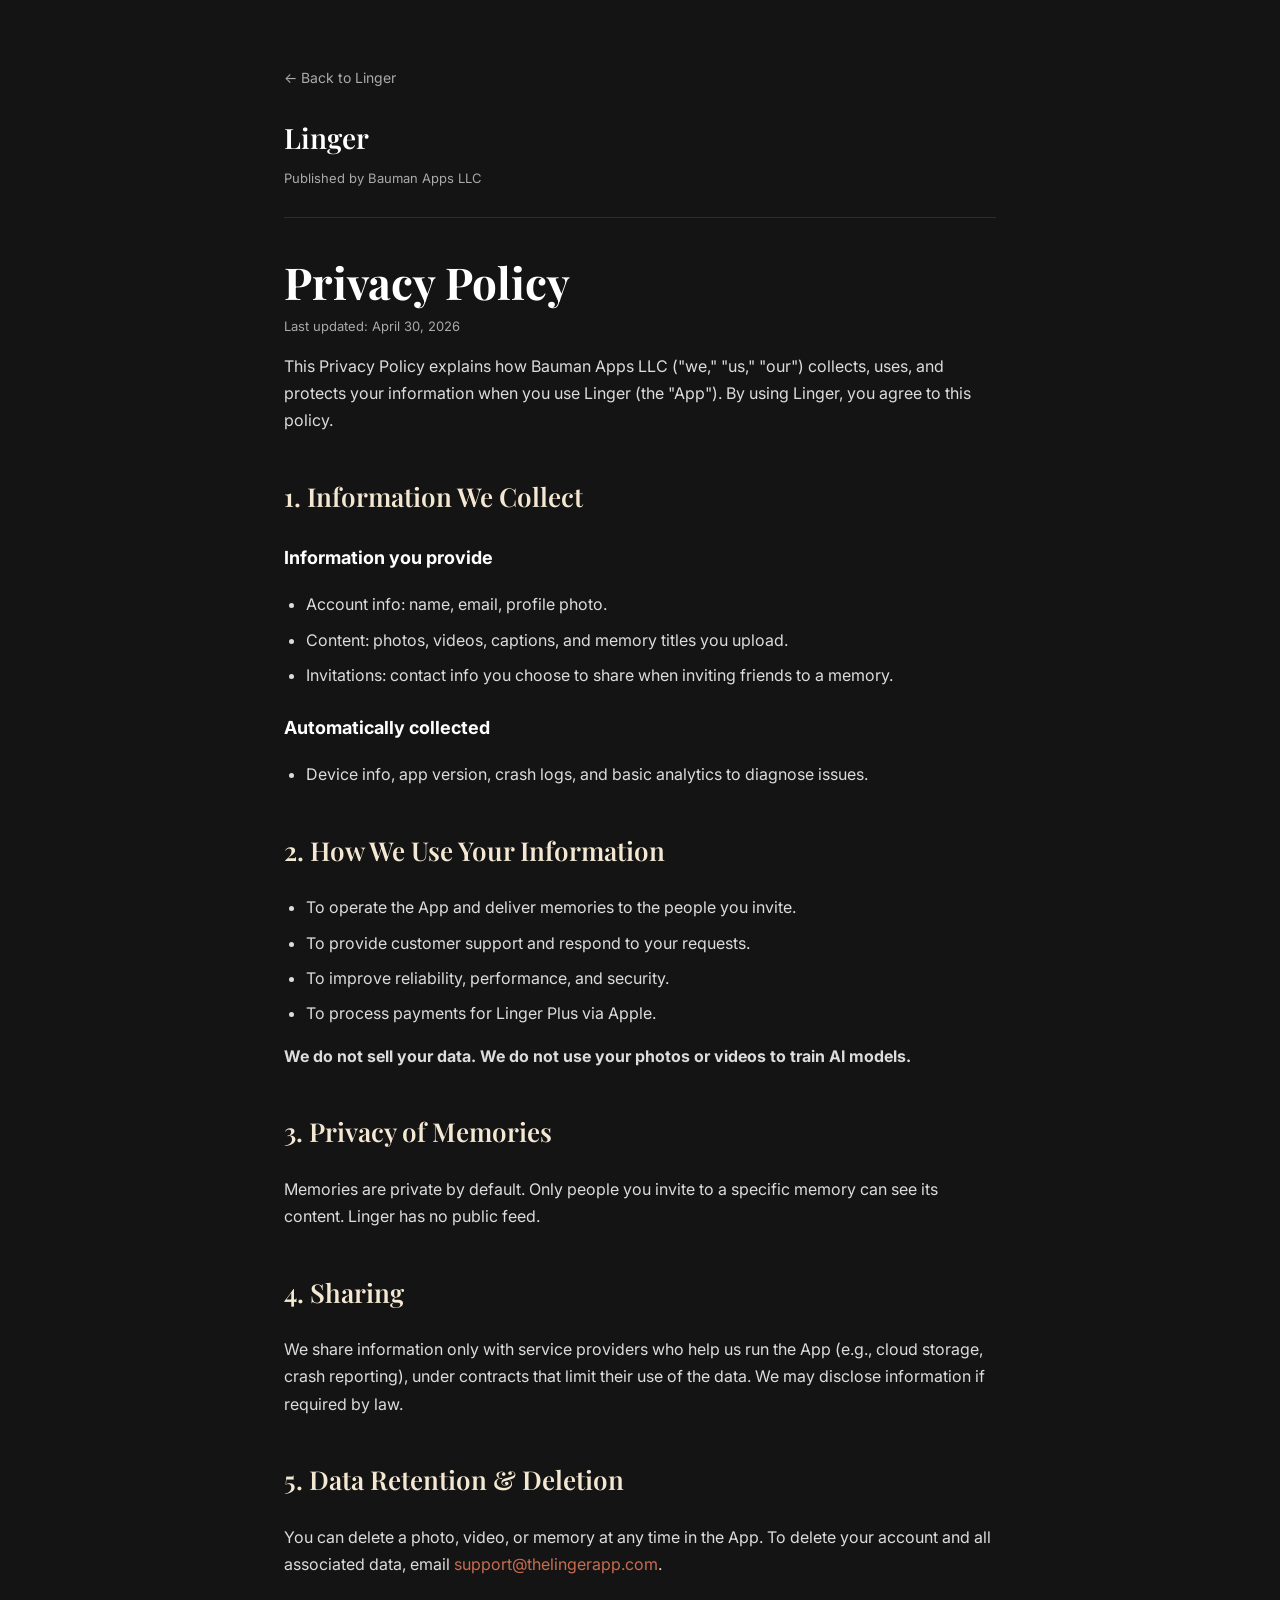
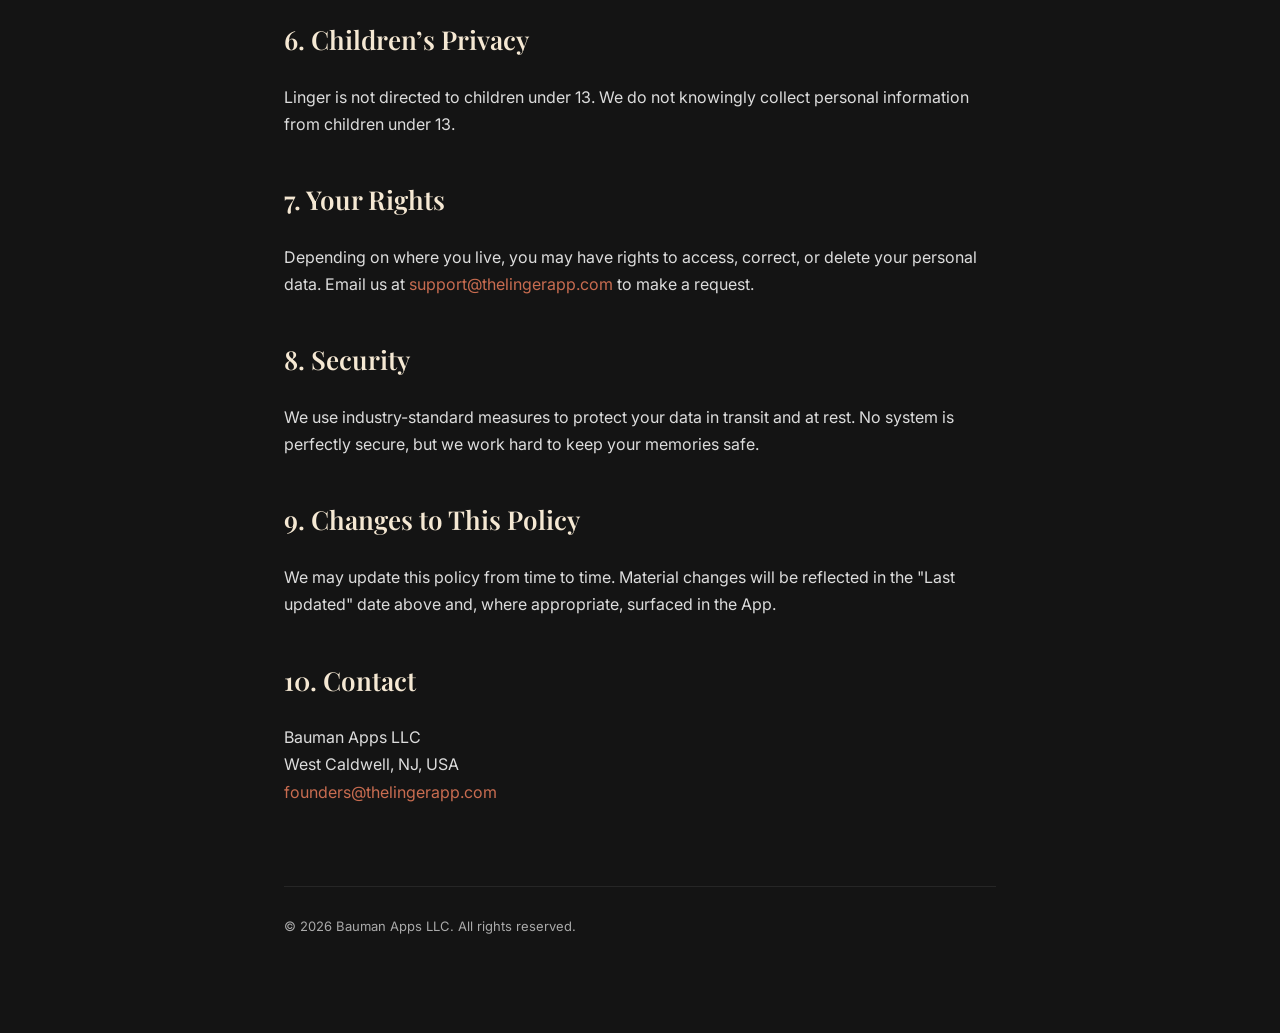
==== public/privacy-policy.html @ abb349ad "Create a marketing website for "Linger - Memory App" published by Bauman Apps LLC. This is a separat" ====
<!DOCTYPE html>
<html lang="en">
<head>
<meta charset="UTF-8" />
<meta name="viewport" content="width=device-width, initial-scale=1.0" />
<title>Privacy Policy &mdash; Linger</title>
<meta name="description" content="Privacy Policy for Linger, a memory-sharing app published by Bauman Apps LLC." />
<meta name="theme-color" content="#141414" />
<link rel="icon" href="/favicon.ico" />
<link href="https://fonts.googleapis.com/css2?family=Playfair+Display:wght@400;600;700&family=Inter:wght@400;500;600&display=swap" rel="stylesheet" />
<style>
  :root { --ink: #141414; --cream: #f5e8d3; --coral: #c86c50; --gray: #aaa; }
  * { box-sizing: border-box; }
  html, body { margin: 0; padding: 0; }
  body {
    background: var(--ink);
    color: #fff;
    font-family: 'Inter', system-ui, -apple-system, sans-serif;
    line-height: 1.7;
    font-size: 16px;
    -webkit-font-smoothing: antialiased;
  }
  .wrap { max-width: 760px; margin: 0 auto; padding: 64px 24px 96px; }
  header { border-bottom: 1px solid rgba(255,255,255,0.1); padding-bottom: 28px; margin-bottom: 40px; }
  .brand { font-family: 'Playfair Display', serif; font-size: 28px; font-weight: 600; color: #fff; text-decoration: none; }
  .meta { color: var(--gray); font-size: 13px; margin-top: 6px; }
  h1 { font-family: 'Playfair Display', serif; font-size: 44px; line-height: 1.1; margin: 12px 0 8px; font-weight: 700; }
  h2 { font-family: 'Playfair Display', serif; font-size: 26px; margin-top: 40px; color: var(--cream); font-weight: 600; }
  h3 { font-size: 18px; margin-top: 24px; color: #fff; }
  p, li { color: rgba(255,255,255,0.85); }
  a { color: var(--coral); text-decoration: none; }
  a:hover { text-decoration: underline; }
  ul { padding-left: 22px; }
  li { margin-bottom: 8px; }
  .back { display: inline-block; margin-bottom: 24px; font-size: 14px; color: var(--gray); }
  .back:hover { color: var(--coral); }
  footer { margin-top: 80px; padding-top: 28px; border-top: 1px solid rgba(255,255,255,0.08); font-size: 13px; color: var(--gray); }
</style>
</head>
<body>
<div class="wrap">
  <a class="back" href="/">&larr; Back to Linger</a>
  <header>
    <a class="brand" href="/">Linger</a>
    <div class="meta">Published by Bauman Apps LLC</div>
  </header>

  <h1>Privacy Policy</h1>
  <p class="meta">Last updated: April 30, 2026</p>

  <p>This Privacy Policy explains how Bauman Apps LLC ("we," "us," "our") collects, uses, and protects your information when you use Linger (the "App"). By using Linger, you agree to this policy.</p>

  <h2>1. Information We Collect</h2>
  <h3>Information you provide</h3>
  <ul>
    <li>Account info: name, email, profile photo.</li>
    <li>Content: photos, videos, captions, and memory titles you upload.</li>
    <li>Invitations: contact info you choose to share when inviting friends to a memory.</li>
  </ul>
  <h3>Automatically collected</h3>
  <ul>
    <li>Device info, app version, crash logs, and basic analytics to diagnose issues.</li>
  </ul>

  <h2>2. How We Use Your Information</h2>
  <ul>
    <li>To operate the App and deliver memories to the people you invite.</li>
    <li>To provide customer support and respond to your requests.</li>
    <li>To improve reliability, performance, and security.</li>
    <li>To process payments for Linger Plus via Apple.</li>
  </ul>
  <p><strong>We do not sell your data. We do not use your photos or videos to train AI models.</strong></p>

  <h2>3. Privacy of Memories</h2>
  <p>Memories are private by default. Only people you invite to a specific memory can see its content. Linger has no public feed.</p>

  <h2>4. Sharing</h2>
  <p>We share information only with service providers who help us run the App (e.g., cloud storage, crash reporting), under contracts that limit their use of the data. We may disclose information if required by law.</p>

  <h2>5. Data Retention &amp; Deletion</h2>
  <p>You can delete a photo, video, or memory at any time in the App. To delete your account and all associated data, email <a href="mailto:support@thelingerapp.com">support@thelingerapp.com</a>.</p>

  <h2>6. Children&rsquo;s Privacy</h2>
  <p>Linger is not directed to children under 13. We do not knowingly collect personal information from children under 13.</p>

  <h2>7. Your Rights</h2>
  <p>Depending on where you live, you may have rights to access, correct, or delete your personal data. Email us at <a href="mailto:support@thelingerapp.com">support@thelingerapp.com</a> to make a request.</p>

  <h2>8. Security</h2>
  <p>We use industry-standard measures to protect your data in transit and at rest. No system is perfectly secure, but we work hard to keep your memories safe.</p>

  <h2>9. Changes to This Policy</h2>
  <p>We may update this policy from time to time. Material changes will be reflected in the "Last updated" date above and, where appropriate, surfaced in the App.</p>

  <h2>10. Contact</h2>
  <p>Bauman Apps LLC<br />West Caldwell, NJ, USA<br /><a href="mailto:founders@thelingerapp.com">founders@thelingerapp.com</a></p>

  <footer>&copy; 2026 Bauman Apps LLC. All rights reserved.</footer>
</div>
</body>
</html>
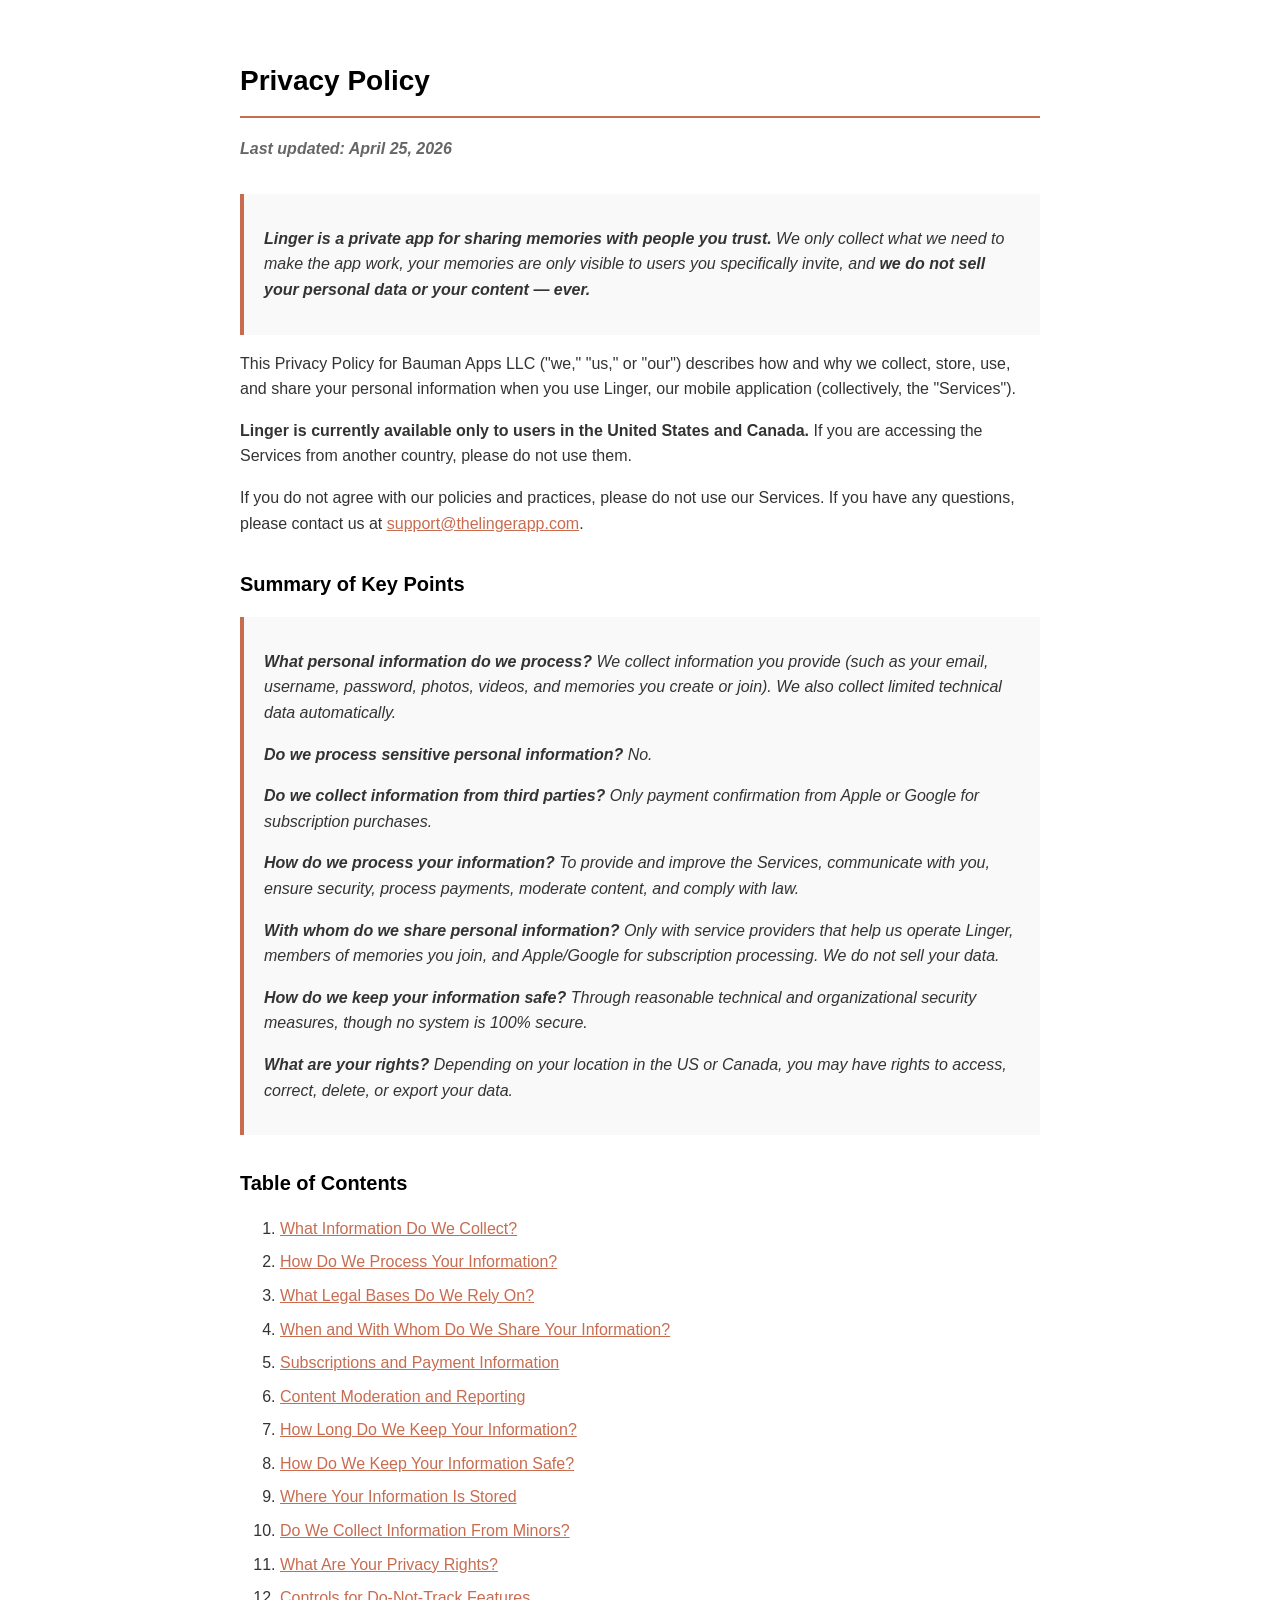
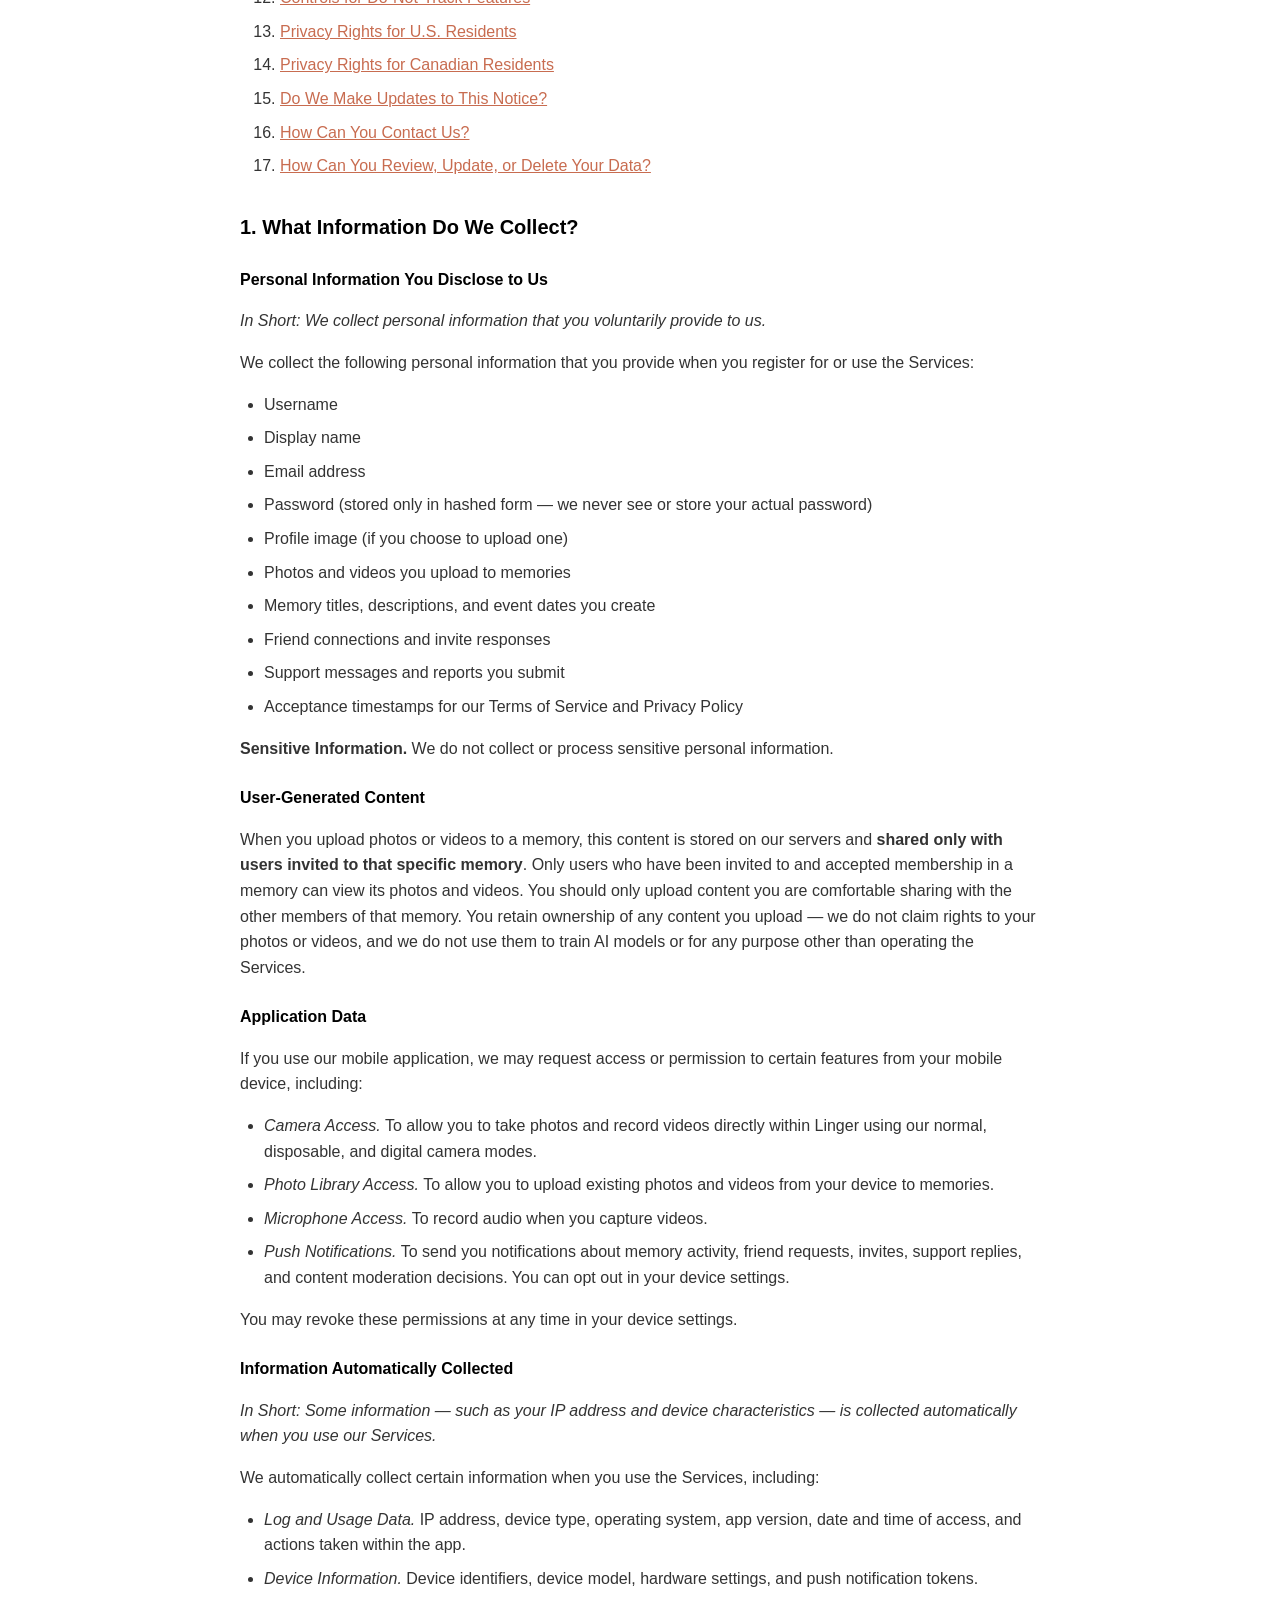
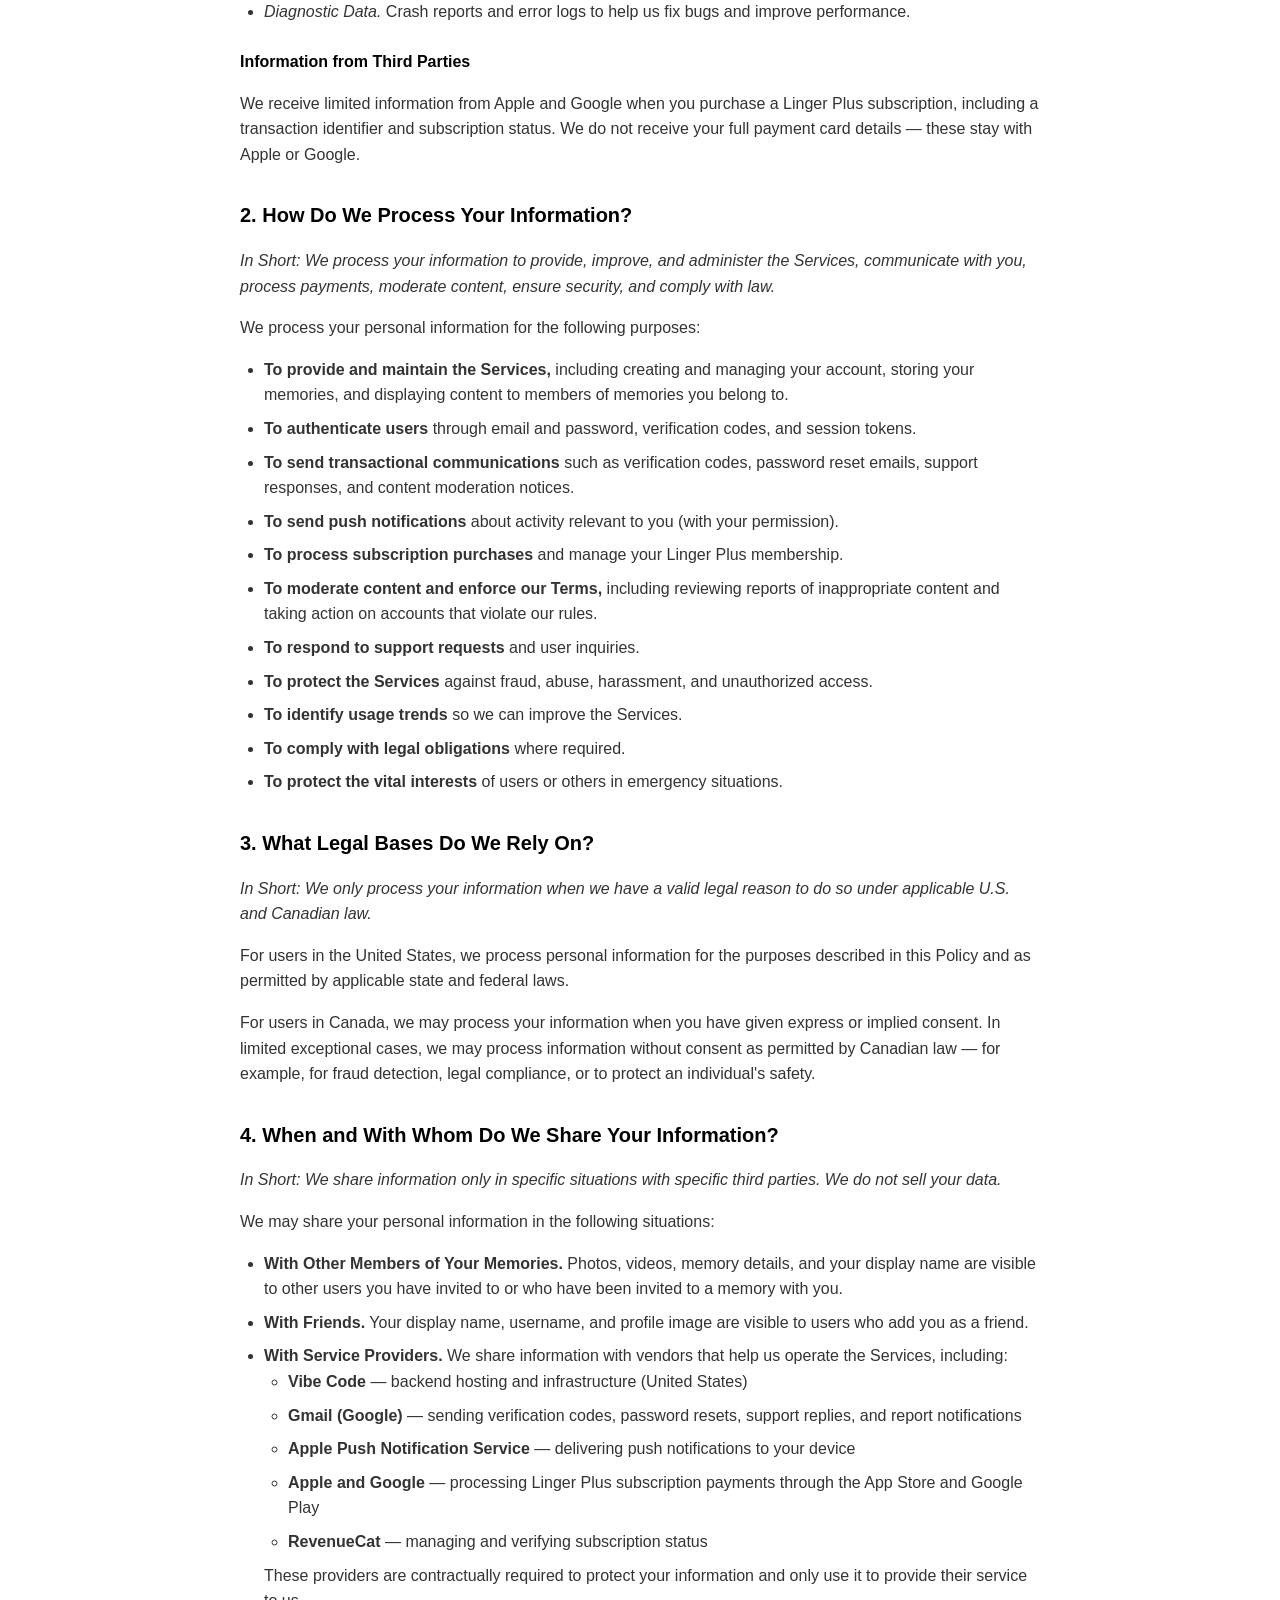
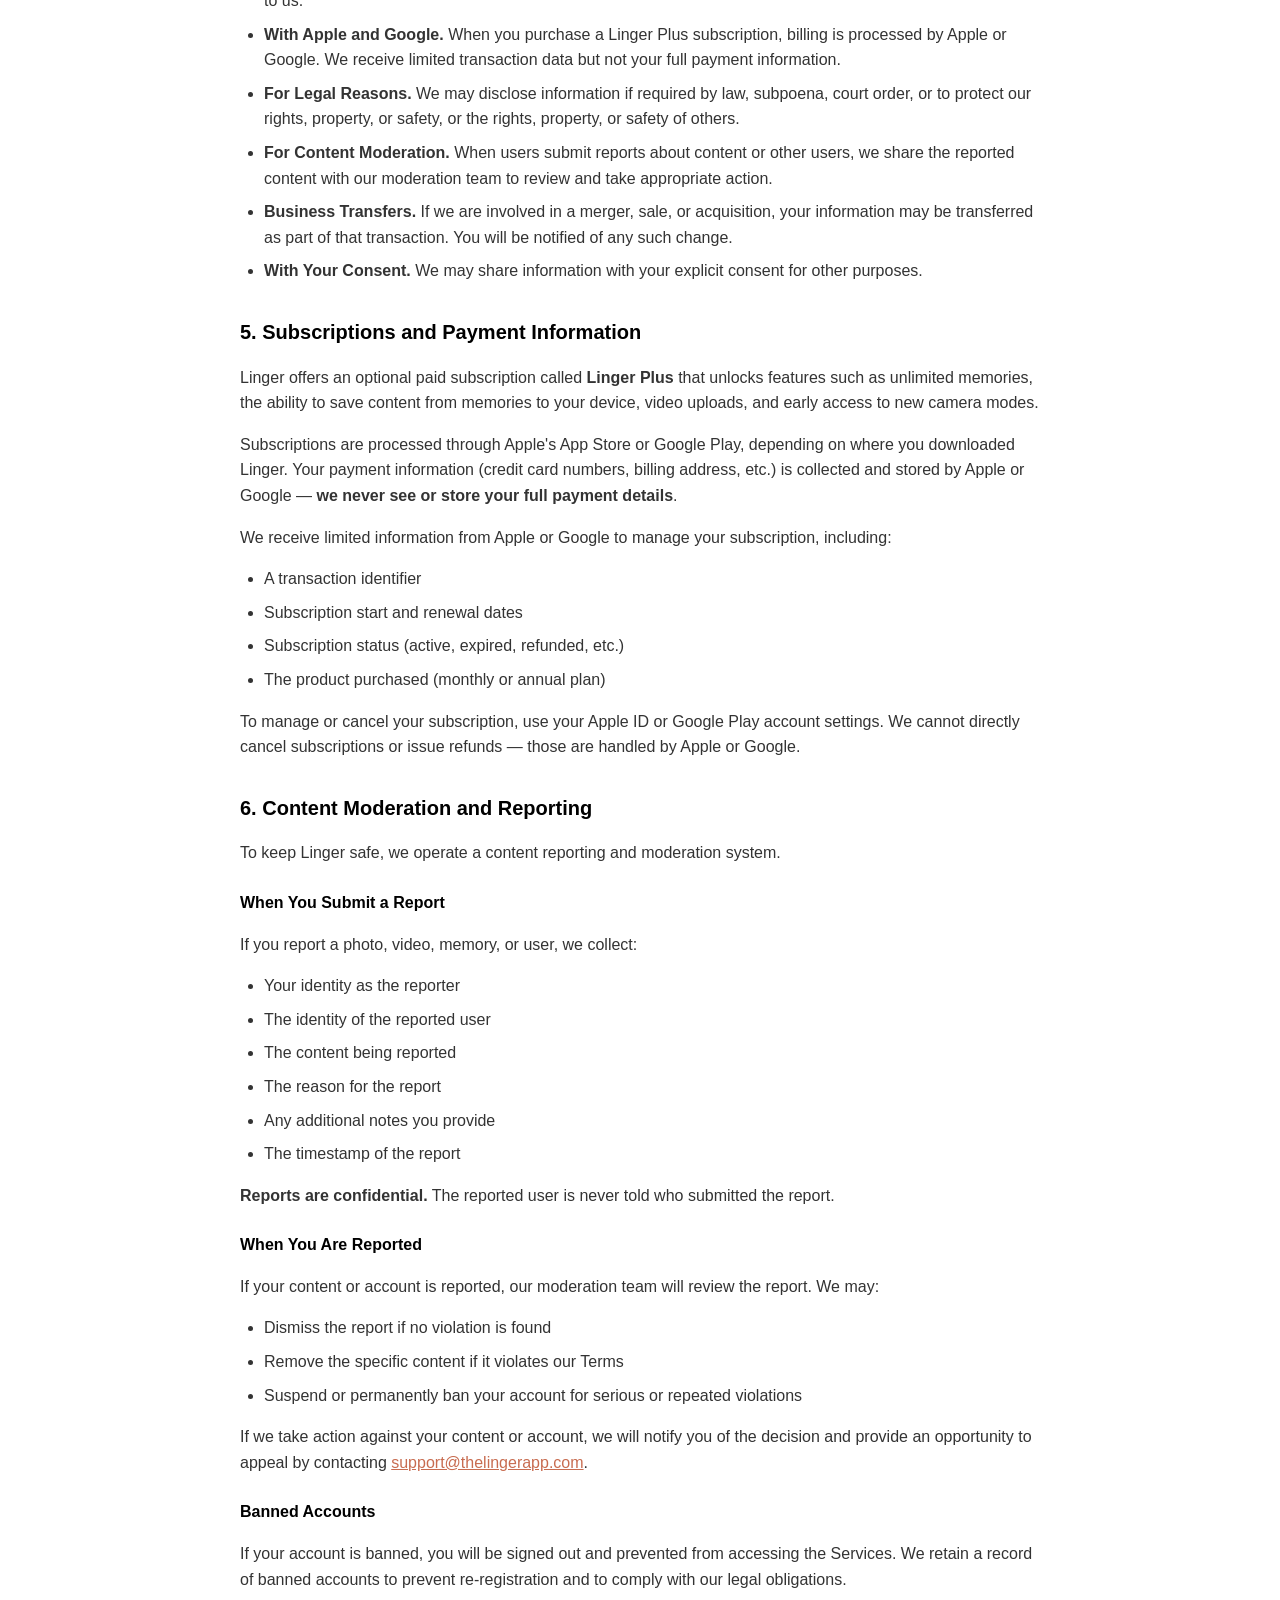
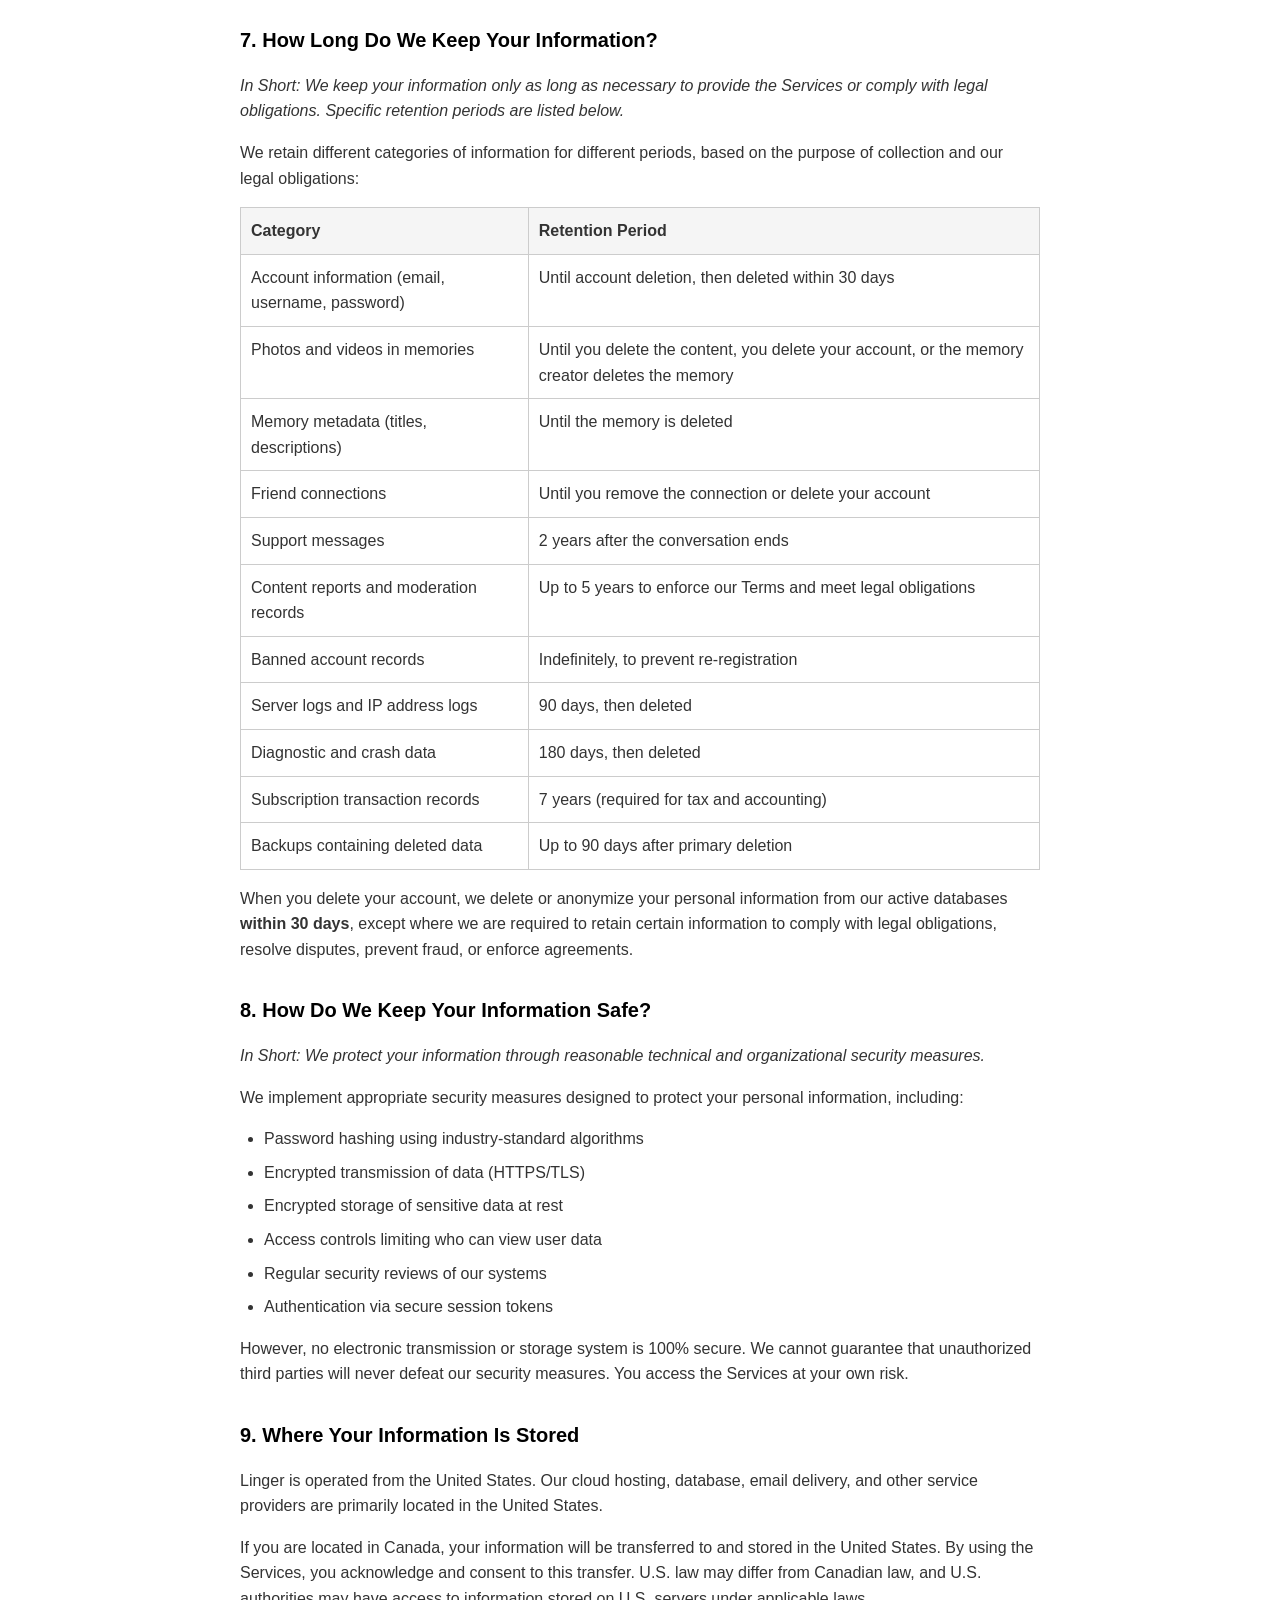
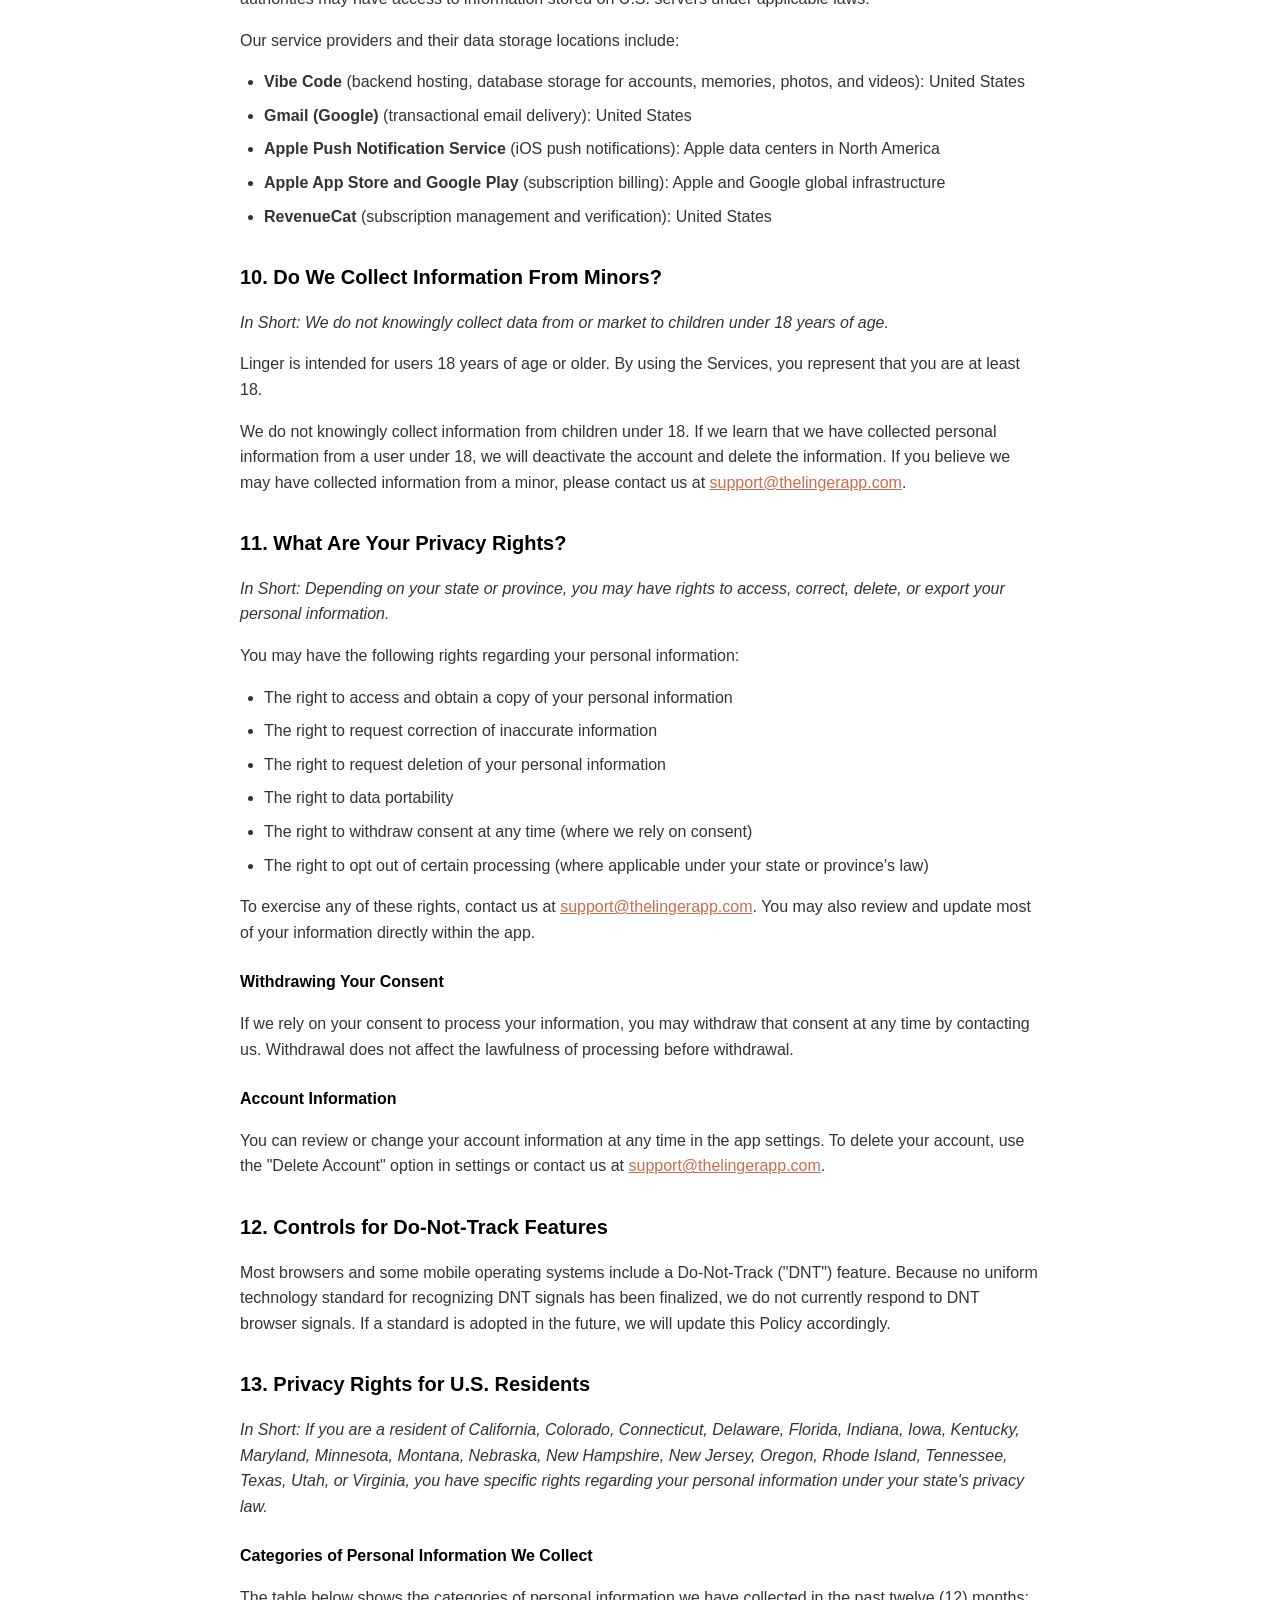
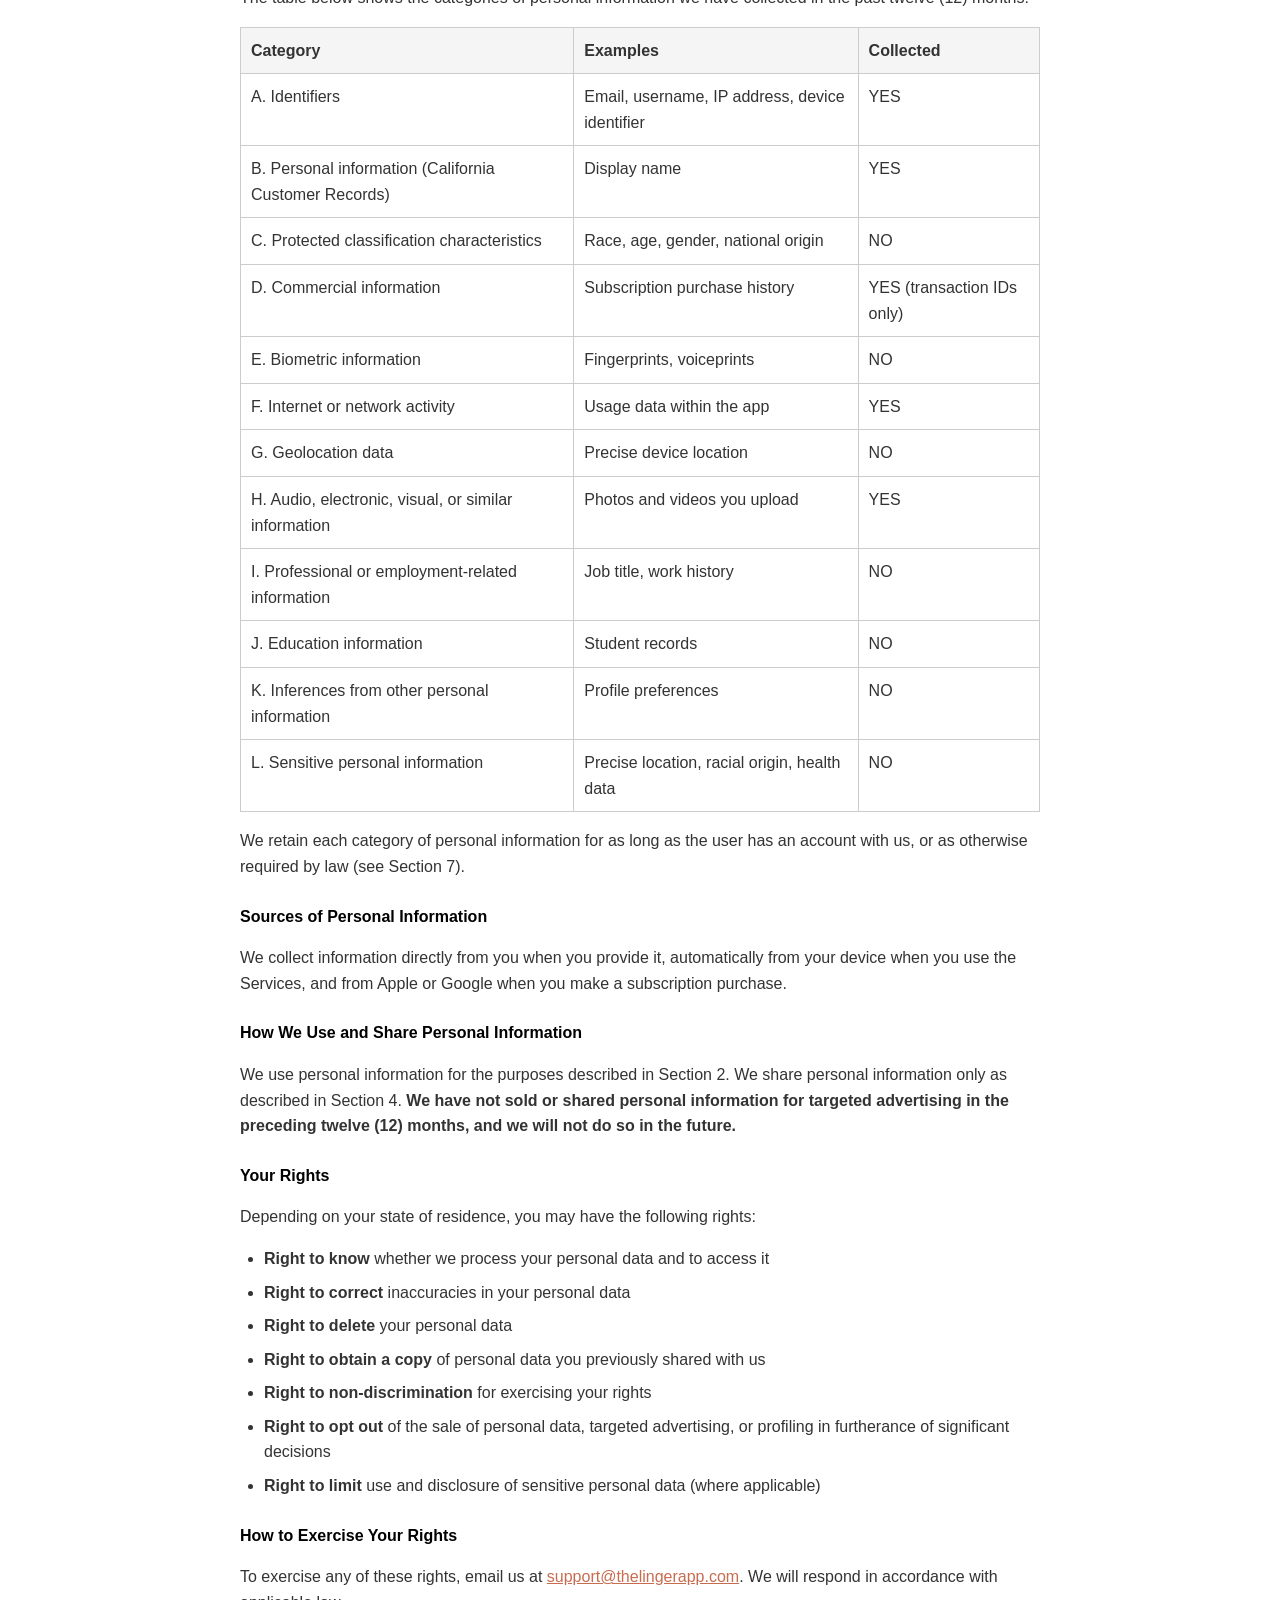
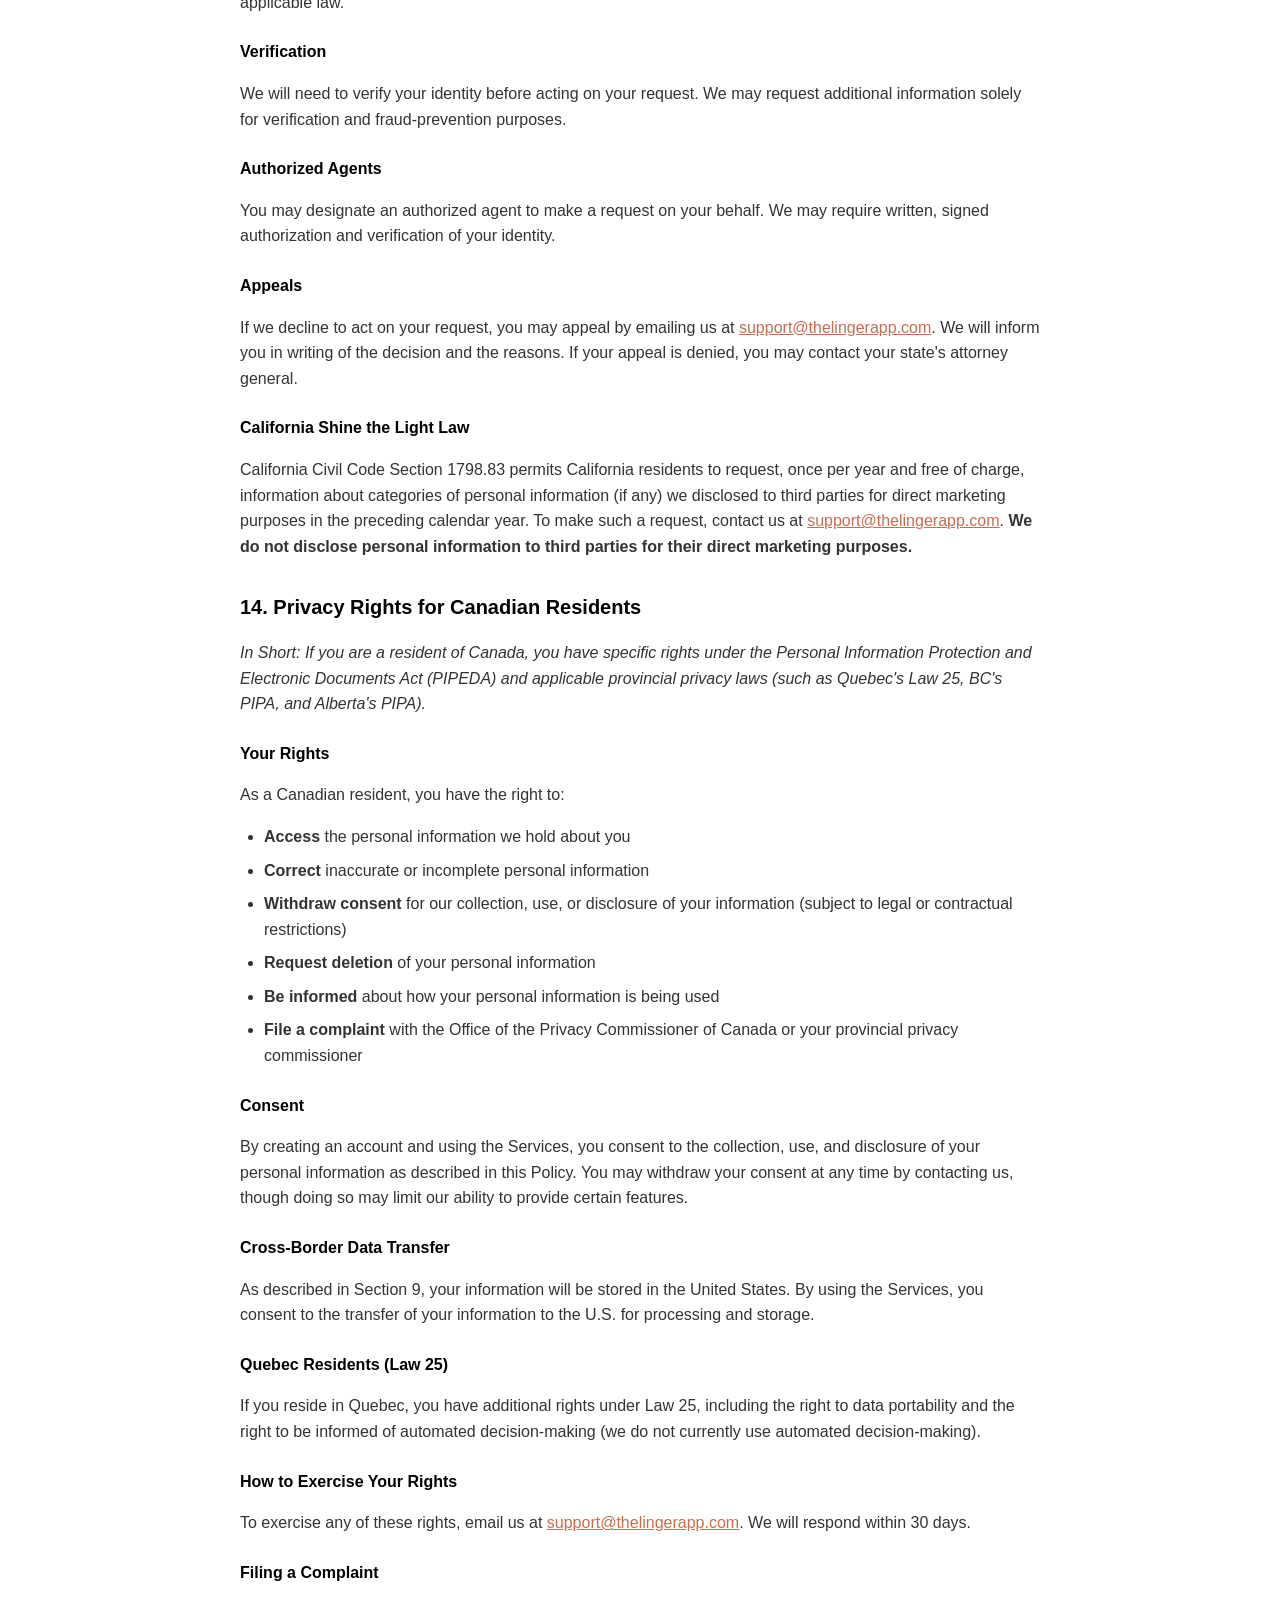
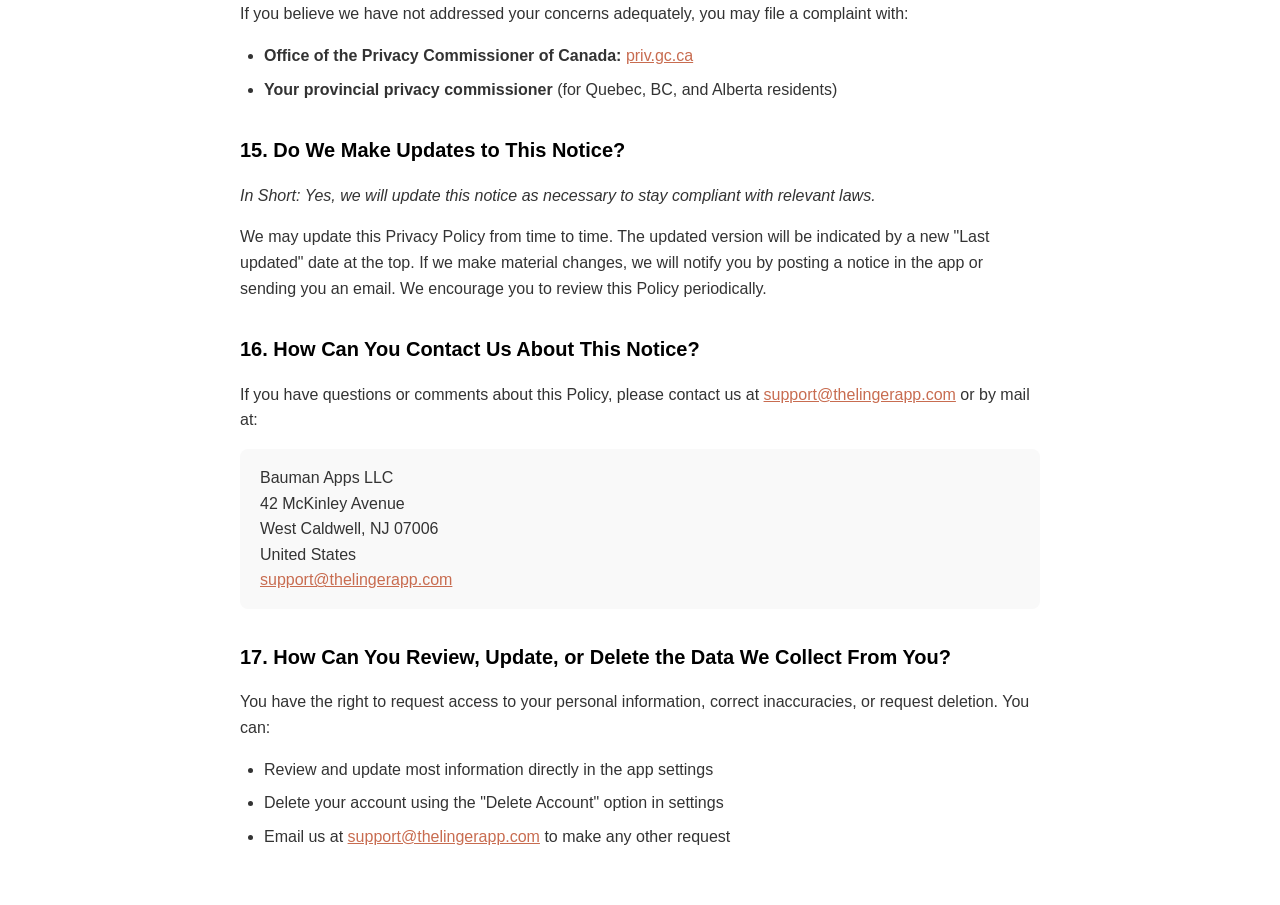
==== commit 0e1d8003: "Add it as the actual privacy policy, not the one you created" ====
--- a/public/privacy-policy.html
+++ b/public/privacy-policy.html
@@ -1,101 +1,432 @@
 <!DOCTYPE html>
 <html lang="en">
 <head>
-<meta charset="UTF-8" />
-<meta name="viewport" content="width=device-width, initial-scale=1.0" />
-<title>Privacy Policy &mdash; Linger</title>
-<meta name="description" content="Privacy Policy for Linger, a memory-sharing app published by Bauman Apps LLC." />
-<meta name="theme-color" content="#141414" />
-<link rel="icon" href="/favicon.ico" />
-<link href="https://fonts.googleapis.com/css2?family=Playfair+Display:wght@400;600;700&family=Inter:wght@400;500;600&display=swap" rel="stylesheet" />
+<meta charset="UTF-8">
+<meta name="viewport" content="width=device-width, initial-scale=1.0">
+<title>Privacy Policy - Linger</title>
 <style>
-  :root { --ink: #141414; --cream: #f5e8d3; --coral: #c86c50; --gray: #aaa; }
-  * { box-sizing: border-box; }
-  html, body { margin: 0; padding: 0; }
   body {
-    background: var(--ink);
-    color: #fff;
-    font-family: 'Inter', system-ui, -apple-system, sans-serif;
-    line-height: 1.7;
-    font-size: 16px;
-    -webkit-font-smoothing: antialiased;
+    font-family: -apple-system, BlinkMacSystemFont, "Segoe UI", Arial, sans-serif;
+    max-width: 800px;
+    margin: 0 auto;
+    padding: 40px 20px;
+    color: #333;
+    line-height: 1.6;
+    background: #fff;
   }
-  .wrap { max-width: 760px; margin: 0 auto; padding: 64px 24px 96px; }
-  header { border-bottom: 1px solid rgba(255,255,255,0.1); padding-bottom: 28px; margin-bottom: 40px; }
-  .brand { font-family: 'Playfair Display', serif; font-size: 28px; font-weight: 600; color: #fff; text-decoration: none; }
-  .meta { color: var(--gray); font-size: 13px; margin-top: 6px; }
-  h1 { font-family: 'Playfair Display', serif; font-size: 44px; line-height: 1.1; margin: 12px 0 8px; font-weight: 700; }
-  h2 { font-family: 'Playfair Display', serif; font-size: 26px; margin-top: 40px; color: var(--cream); font-weight: 600; }
-  h3 { font-size: 18px; margin-top: 24px; color: #fff; }
-  p, li { color: rgba(255,255,255,0.85); }
-  a { color: var(--coral); text-decoration: none; }
-  a:hover { text-decoration: underline; }
-  ul { padding-left: 22px; }
+  h1 { color: #000; font-size: 28px; border-bottom: 2px solid #c86c50; padding-bottom: 12px; }
+  h2 { color: #000; font-size: 20px; margin-top: 32px; }
+  h3 { color: #000; font-size: 16px; margin-top: 24px; }
+  .last-updated { color: #666; font-style: italic; margin-bottom: 32px; }
+  .summary { background: #f9f9f9; border-left: 4px solid #c86c50; padding: 16px 20px; margin: 16px 0; font-style: italic; }
+  a { color: #c86c50; }
+  ul { padding-left: 24px; }
   li { margin-bottom: 8px; }
-  .back { display: inline-block; margin-bottom: 24px; font-size: 14px; color: var(--gray); }
-  .back:hover { color: var(--coral); }
-  footer { margin-top: 80px; padding-top: 28px; border-top: 1px solid rgba(255,255,255,0.08); font-size: 13px; color: var(--gray); }
+  table { width: 100%; border-collapse: collapse; margin: 16px 0; }
+  th, td { border: 1px solid #ccc; padding: 10px; text-align: left; vertical-align: top; }
+  th { background: #f5f5f5; }
+  .contact-block { background: #f9f9f9; padding: 16px 20px; border-radius: 8px; margin-top: 16px; }
 </style>
 </head>
 <body>
-<div class="wrap">
-  <a class="back" href="/">&larr; Back to Linger</a>
-  <header>
-    <a class="brand" href="/">Linger</a>
-    <div class="meta">Published by Bauman Apps LLC</div>
-  </header>
-
-  <h1>Privacy Policy</h1>
-  <p class="meta">Last updated: April 30, 2026</p>
-
-  <p>This Privacy Policy explains how Bauman Apps LLC ("we," "us," "our") collects, uses, and protects your information when you use Linger (the "App"). By using Linger, you agree to this policy.</p>
-
-  <h2>1. Information We Collect</h2>
-  <h3>Information you provide</h3>
+
+<h1>Privacy Policy</h1>
+<p class="last-updated"><strong>Last updated: April 25, 2026</strong></p>
+
+<div class="summary">
+<p><strong>Linger is a private app for sharing memories with people you trust.</strong> We only collect what we need to make the app work, your memories are only visible to users you specifically invite, and <strong>we do not sell your personal data or your content — ever.</strong></p>
+</div>
+
+<p>This Privacy Policy for Bauman Apps LLC ("we," "us," or "our") describes how and why we collect, store, use, and share your personal information when you use Linger, our mobile application (collectively, the "Services").</p>
+
+<p><strong>Linger is currently available only to users in the United States and Canada.</strong> If you are accessing the Services from another country, please do not use them.</p>
+
+<p>If you do not agree with our policies and practices, please do not use our Services. If you have any questions, please contact us at <a href="mailto:support@thelingerapp.com">support@thelingerapp.com</a>.</p>
+
+<h2>Summary of Key Points</h2>
+
+<div class="summary">
+<p><strong>What personal information do we process?</strong> We collect information you provide (such as your email, username, password, photos, videos, and memories you create or join). We also collect limited technical data automatically.</p>
+<p><strong>Do we process sensitive personal information?</strong> No.</p>
+<p><strong>Do we collect information from third parties?</strong> Only payment confirmation from Apple or Google for subscription purchases.</p>
+<p><strong>How do we process your information?</strong> To provide and improve the Services, communicate with you, ensure security, process payments, moderate content, and comply with law.</p>
+<p><strong>With whom do we share personal information?</strong> Only with service providers that help us operate Linger, members of memories you join, and Apple/Google for subscription processing. We do not sell your data.</p>
+<p><strong>How do we keep your information safe?</strong> Through reasonable technical and organizational security measures, though no system is 100% secure.</p>
+<p><strong>What are your rights?</strong> Depending on your location in the US or Canada, you may have rights to access, correct, delete, or export your data.</p>
+</div>
+
+<h2>Table of Contents</h2>
+<ol>
+<li><a href="#info-collect">What Information Do We Collect?</a></li>
+<li><a href="#info-use">How Do We Process Your Information?</a></li>
+<li><a href="#legal-bases">What Legal Bases Do We Rely On?</a></li>
+<li><a href="#share">When and With Whom Do We Share Your Information?</a></li>
+<li><a href="#subscriptions">Subscriptions and Payment Information</a></li>
+<li><a href="#moderation">Content Moderation and Reporting</a></li>
+<li><a href="#retention">How Long Do We Keep Your Information?</a></li>
+<li><a href="#safe">How Do We Keep Your Information Safe?</a></li>
+<li><a href="#data-location">Where Your Information Is Stored</a></li>
+<li><a href="#minors">Do We Collect Information From Minors?</a></li>
+<li><a href="#rights">What Are Your Privacy Rights?</a></li>
+<li><a href="#dnt">Controls for Do-Not-Track Features</a></li>
+<li><a href="#us-laws">Privacy Rights for U.S. Residents</a></li>
+<li><a href="#canada">Privacy Rights for Canadian Residents</a></li>
+<li><a href="#updates">Do We Make Updates to This Notice?</a></li>
+<li><a href="#contact">How Can You Contact Us?</a></li>
+<li><a href="#review">How Can You Review, Update, or Delete Your Data?</a></li>
+</ol>
+
+<h2 id="info-collect">1. What Information Do We Collect?</h2>
+
+<h3>Personal Information You Disclose to Us</h3>
+<p><em>In Short: We collect personal information that you voluntarily provide to us.</em></p>
+
+<p>We collect the following personal information that you provide when you register for or use the Services:</p>
+<ul>
+<li>Username</li>
+<li>Display name</li>
+<li>Email address</li>
+<li>Password (stored only in hashed form — we never see or store your actual password)</li>
+<li>Profile image (if you choose to upload one)</li>
+<li>Photos and videos you upload to memories</li>
+<li>Memory titles, descriptions, and event dates you create</li>
+<li>Friend connections and invite responses</li>
+<li>Support messages and reports you submit</li>
+<li>Acceptance timestamps for our Terms of Service and Privacy Policy</li>
+</ul>
+
+<p><strong>Sensitive Information.</strong> We do not collect or process sensitive personal information.</p>
+
+<h3>User-Generated Content</h3>
+<p>When you upload photos or videos to a memory, this content is stored on our servers and <strong>shared only with users invited to that specific memory</strong>. Only users who have been invited to and accepted membership in a memory can view its photos and videos. You should only upload content you are comfortable sharing with the other members of that memory. You retain ownership of any content you upload — we do not claim rights to your photos or videos, and we do not use them to train AI models or for any purpose other than operating the Services.</p>
+
+<h3>Application Data</h3>
+<p>If you use our mobile application, we may request access or permission to certain features from your mobile device, including:</p>
+<ul>
+<li><em>Camera Access.</em> To allow you to take photos and record videos directly within Linger using our normal, disposable, and digital camera modes.</li>
+<li><em>Photo Library Access.</em> To allow you to upload existing photos and videos from your device to memories.</li>
+<li><em>Microphone Access.</em> To record audio when you capture videos.</li>
+<li><em>Push Notifications.</em> To send you notifications about memory activity, friend requests, invites, support replies, and content moderation decisions. You can opt out in your device settings.</li>
+</ul>
+<p>You may revoke these permissions at any time in your device settings.</p>
+
+<h3>Information Automatically Collected</h3>
+<p><em>In Short: Some information — such as your IP address and device characteristics — is collected automatically when you use our Services.</em></p>
+
+<p>We automatically collect certain information when you use the Services, including:</p>
+<ul>
+<li><em>Log and Usage Data.</em> IP address, device type, operating system, app version, date and time of access, and actions taken within the app.</li>
+<li><em>Device Information.</em> Device identifiers, device model, hardware settings, and push notification tokens.</li>
+<li><em>Diagnostic Data.</em> Crash reports and error logs to help us fix bugs and improve performance.</li>
+</ul>
+
+<h3>Information from Third Parties</h3>
+<p>We receive limited information from Apple and Google when you purchase a Linger Plus subscription, including a transaction identifier and subscription status. We do not receive your full payment card details — these stay with Apple or Google.</p>
+
+<h2 id="info-use">2. How Do We Process Your Information?</h2>
+
+<p><em>In Short: We process your information to provide, improve, and administer the Services, communicate with you, process payments, moderate content, ensure security, and comply with law.</em></p>
+
+<p>We process your personal information for the following purposes:</p>
+<ul>
+<li><strong>To provide and maintain the Services,</strong> including creating and managing your account, storing your memories, and displaying content to members of memories you belong to.</li>
+<li><strong>To authenticate users</strong> through email and password, verification codes, and session tokens.</li>
+<li><strong>To send transactional communications</strong> such as verification codes, password reset emails, support responses, and content moderation notices.</li>
+<li><strong>To send push notifications</strong> about activity relevant to you (with your permission).</li>
+<li><strong>To process subscription purchases</strong> and manage your Linger Plus membership.</li>
+<li><strong>To moderate content and enforce our Terms,</strong> including reviewing reports of inappropriate content and taking action on accounts that violate our rules.</li>
+<li><strong>To respond to support requests</strong> and user inquiries.</li>
+<li><strong>To protect the Services</strong> against fraud, abuse, harassment, and unauthorized access.</li>
+<li><strong>To identify usage trends</strong> so we can improve the Services.</li>
+<li><strong>To comply with legal obligations</strong> where required.</li>
+<li><strong>To protect the vital interests</strong> of users or others in emergency situations.</li>
+</ul>
+
+<h2 id="legal-bases">3. What Legal Bases Do We Rely On?</h2>
+
+<p><em>In Short: We only process your information when we have a valid legal reason to do so under applicable U.S. and Canadian law.</em></p>
+
+<p>For users in the United States, we process personal information for the purposes described in this Policy and as permitted by applicable state and federal laws.</p>
+
+<p>For users in Canada, we may process your information when you have given express or implied consent. In limited exceptional cases, we may process information without consent as permitted by Canadian law — for example, for fraud detection, legal compliance, or to protect an individual's safety.</p>
+
+<h2 id="share">4. When and With Whom Do We Share Your Information?</h2>
+
+<p><em>In Short: We share information only in specific situations with specific third parties. We do not sell your data.</em></p>
+
+<p>We may share your personal information in the following situations:</p>
+<ul>
+<li><strong>With Other Members of Your Memories.</strong> Photos, videos, memory details, and your display name are visible to other users you have invited to or who have been invited to a memory with you.</li>
+<li><strong>With Friends.</strong> Your display name, username, and profile image are visible to users who add you as a friend.</li>
+<li><strong>With Service Providers.</strong> We share information with vendors that help us operate the Services, including:
   <ul>
-    <li>Account info: name, email, profile photo.</li>
-    <li>Content: photos, videos, captions, and memory titles you upload.</li>
-    <li>Invitations: contact info you choose to share when inviting friends to a memory.</li>
+  <li><strong>Vibe Code</strong> — backend hosting and infrastructure (United States)</li>
+  <li><strong>Gmail (Google)</strong> — sending verification codes, password resets, support replies, and report notifications</li>
+  <li><strong>Apple Push Notification Service</strong> — delivering push notifications to your device</li>
+  <li><strong>Apple and Google</strong> — processing Linger Plus subscription payments through the App Store and Google Play</li>
+  <li><strong>RevenueCat</strong> — managing and verifying subscription status</li>
   </ul>
-  <h3>Automatically collected</h3>
-  <ul>
-    <li>Device info, app version, crash logs, and basic analytics to diagnose issues.</li>
-  </ul>
-
-  <h2>2. How We Use Your Information</h2>
-  <ul>
-    <li>To operate the App and deliver memories to the people you invite.</li>
-    <li>To provide customer support and respond to your requests.</li>
-    <li>To improve reliability, performance, and security.</li>
-    <li>To process payments for Linger Plus via Apple.</li>
-  </ul>
-  <p><strong>We do not sell your data. We do not use your photos or videos to train AI models.</strong></p>
-
-  <h2>3. Privacy of Memories</h2>
-  <p>Memories are private by default. Only people you invite to a specific memory can see its content. Linger has no public feed.</p>
-
-  <h2>4. Sharing</h2>
-  <p>We share information only with service providers who help us run the App (e.g., cloud storage, crash reporting), under contracts that limit their use of the data. We may disclose information if required by law.</p>
-
-  <h2>5. Data Retention &amp; Deletion</h2>
-  <p>You can delete a photo, video, or memory at any time in the App. To delete your account and all associated data, email <a href="mailto:support@thelingerapp.com">support@thelingerapp.com</a>.</p>
-
-  <h2>6. Children&rsquo;s Privacy</h2>
-  <p>Linger is not directed to children under 13. We do not knowingly collect personal information from children under 13.</p>
-
-  <h2>7. Your Rights</h2>
-  <p>Depending on where you live, you may have rights to access, correct, or delete your personal data. Email us at <a href="mailto:support@thelingerapp.com">support@thelingerapp.com</a> to make a request.</p>
-
-  <h2>8. Security</h2>
-  <p>We use industry-standard measures to protect your data in transit and at rest. No system is perfectly secure, but we work hard to keep your memories safe.</p>
-
-  <h2>9. Changes to This Policy</h2>
-  <p>We may update this policy from time to time. Material changes will be reflected in the "Last updated" date above and, where appropriate, surfaced in the App.</p>
-
-  <h2>10. Contact</h2>
-  <p>Bauman Apps LLC<br />West Caldwell, NJ, USA<br /><a href="mailto:founders@thelingerapp.com">founders@thelingerapp.com</a></p>
-
-  <footer>&copy; 2026 Bauman Apps LLC. All rights reserved.</footer>
+  These providers are contractually required to protect your information and only use it to provide their service to us.
+</li>
+<li><strong>With Apple and Google.</strong> When you purchase a Linger Plus subscription, billing is processed by Apple or Google. We receive limited transaction data but not your full payment information.</li>
+<li><strong>For Legal Reasons.</strong> We may disclose information if required by law, subpoena, court order, or to protect our rights, property, or safety, or the rights, property, or safety of others.</li>
+<li><strong>For Content Moderation.</strong> When users submit reports about content or other users, we share the reported content with our moderation team to review and take appropriate action.</li>
+<li><strong>Business Transfers.</strong> If we are involved in a merger, sale, or acquisition, your information may be transferred as part of that transaction. You will be notified of any such change.</li>
+<li><strong>With Your Consent.</strong> We may share information with your explicit consent for other purposes.</li>
+</ul>
+
+<h2 id="subscriptions">5. Subscriptions and Payment Information</h2>
+
+<p>Linger offers an optional paid subscription called <strong>Linger Plus</strong> that unlocks features such as unlimited memories, the ability to save content from memories to your device, video uploads, and early access to new camera modes.</p>
+
+<p>Subscriptions are processed through Apple's App Store or Google Play, depending on where you downloaded Linger. Your payment information (credit card numbers, billing address, etc.) is collected and stored by Apple or Google — <strong>we never see or store your full payment details</strong>.</p>
+
+<p>We receive limited information from Apple or Google to manage your subscription, including:</p>
+<ul>
+<li>A transaction identifier</li>
+<li>Subscription start and renewal dates</li>
+<li>Subscription status (active, expired, refunded, etc.)</li>
+<li>The product purchased (monthly or annual plan)</li>
+</ul>
+
+<p>To manage or cancel your subscription, use your Apple ID or Google Play account settings. We cannot directly cancel subscriptions or issue refunds — those are handled by Apple or Google.</p>
+
+<h2 id="moderation">6. Content Moderation and Reporting</h2>
+
+<p>To keep Linger safe, we operate a content reporting and moderation system.</p>
+
+<h3>When You Submit a Report</h3>
+<p>If you report a photo, video, memory, or user, we collect:</p>
+<ul>
+<li>Your identity as the reporter</li>
+<li>The identity of the reported user</li>
+<li>The content being reported</li>
+<li>The reason for the report</li>
+<li>Any additional notes you provide</li>
+<li>The timestamp of the report</li>
+</ul>
+
+<p><strong>Reports are confidential.</strong> The reported user is never told who submitted the report.</p>
+
+<h3>When You Are Reported</h3>
+<p>If your content or account is reported, our moderation team will review the report. We may:</p>
+<ul>
+<li>Dismiss the report if no violation is found</li>
+<li>Remove the specific content if it violates our Terms</li>
+<li>Suspend or permanently ban your account for serious or repeated violations</li>
+</ul>
+
+<p>If we take action against your content or account, we will notify you of the decision and provide an opportunity to appeal by contacting <a href="mailto:support@thelingerapp.com">support@thelingerapp.com</a>.</p>
+
+<h3>Banned Accounts</h3>
+<p>If your account is banned, you will be signed out and prevented from accessing the Services. We retain a record of banned accounts to prevent re-registration and to comply with our legal obligations.</p>
+
+<h2 id="retention">7. How Long Do We Keep Your Information?</h2>
+
+<p><em>In Short: We keep your information only as long as necessary to provide the Services or comply with legal obligations. Specific retention periods are listed below.</em></p>
+
+<p>We retain different categories of information for different periods, based on the purpose of collection and our legal obligations:</p>
+
+<table>
+<tr><th>Category</th><th>Retention Period</th></tr>
+<tr><td>Account information (email, username, password)</td><td>Until account deletion, then deleted within 30 days</td></tr>
+<tr><td>Photos and videos in memories</td><td>Until you delete the content, you delete your account, or the memory creator deletes the memory</td></tr>
+<tr><td>Memory metadata (titles, descriptions)</td><td>Until the memory is deleted</td></tr>
+<tr><td>Friend connections</td><td>Until you remove the connection or delete your account</td></tr>
+<tr><td>Support messages</td><td>2 years after the conversation ends</td></tr>
+<tr><td>Content reports and moderation records</td><td>Up to 5 years to enforce our Terms and meet legal obligations</td></tr>
+<tr><td>Banned account records</td><td>Indefinitely, to prevent re-registration</td></tr>
+<tr><td>Server logs and IP address logs</td><td>90 days, then deleted</td></tr>
+<tr><td>Diagnostic and crash data</td><td>180 days, then deleted</td></tr>
+<tr><td>Subscription transaction records</td><td>7 years (required for tax and accounting)</td></tr>
+<tr><td>Backups containing deleted data</td><td>Up to 90 days after primary deletion</td></tr>
+</table>
+
+<p>When you delete your account, we delete or anonymize your personal information from our active databases <strong>within 30 days</strong>, except where we are required to retain certain information to comply with legal obligations, resolve disputes, prevent fraud, or enforce agreements.</p>
+
+<h2 id="safe">8. How Do We Keep Your Information Safe?</h2>
+
+<p><em>In Short: We protect your information through reasonable technical and organizational security measures.</em></p>
+
+<p>We implement appropriate security measures designed to protect your personal information, including:</p>
+<ul>
+<li>Password hashing using industry-standard algorithms</li>
+<li>Encrypted transmission of data (HTTPS/TLS)</li>
+<li>Encrypted storage of sensitive data at rest</li>
+<li>Access controls limiting who can view user data</li>
+<li>Regular security reviews of our systems</li>
+<li>Authentication via secure session tokens</li>
+</ul>
+
+<p>However, no electronic transmission or storage system is 100% secure. We cannot guarantee that unauthorized third parties will never defeat our security measures. You access the Services at your own risk.</p>
+
+<h2 id="data-location">9. Where Your Information Is Stored</h2>
+
+<p>Linger is operated from the United States. Our cloud hosting, database, email delivery, and other service providers are primarily located in the United States.</p>
+
+<p>If you are located in Canada, your information will be transferred to and stored in the United States. By using the Services, you acknowledge and consent to this transfer. U.S. law may differ from Canadian law, and U.S. authorities may have access to information stored on U.S. servers under applicable laws.</p>
+
+<p>Our service providers and their data storage locations include:</p>
+<ul>
+<li><strong>Vibe Code</strong> (backend hosting, database storage for accounts, memories, photos, and videos): United States</li>
+<li><strong>Gmail (Google)</strong> (transactional email delivery): United States</li>
+<li><strong>Apple Push Notification Service</strong> (iOS push notifications): Apple data centers in North America</li>
+<li><strong>Apple App Store and Google Play</strong> (subscription billing): Apple and Google global infrastructure</li>
+<li><strong>RevenueCat</strong> (subscription management and verification): United States</li>
+</ul>
+
+<h2 id="minors">10. Do We Collect Information From Minors?</h2>
+
+<p><em>In Short: We do not knowingly collect data from or market to children under 18 years of age.</em></p>
+
+<p>Linger is intended for users 18 years of age or older. By using the Services, you represent that you are at least 18.</p>
+
+<p>We do not knowingly collect information from children under 18. If we learn that we have collected personal information from a user under 18, we will deactivate the account and delete the information. If you believe we may have collected information from a minor, please contact us at <a href="mailto:support@thelingerapp.com">support@thelingerapp.com</a>.</p>
+
+<h2 id="rights">11. What Are Your Privacy Rights?</h2>
+
+<p><em>In Short: Depending on your state or province, you may have rights to access, correct, delete, or export your personal information.</em></p>
+
+<p>You may have the following rights regarding your personal information:</p>
+<ul>
+<li>The right to access and obtain a copy of your personal information</li>
+<li>The right to request correction of inaccurate information</li>
+<li>The right to request deletion of your personal information</li>
+<li>The right to data portability</li>
+<li>The right to withdraw consent at any time (where we rely on consent)</li>
+<li>The right to opt out of certain processing (where applicable under your state or province's law)</li>
+</ul>
+
+<p>To exercise any of these rights, contact us at <a href="mailto:support@thelingerapp.com">support@thelingerapp.com</a>. You may also review and update most of your information directly within the app.</p>
+
+<h3>Withdrawing Your Consent</h3>
+<p>If we rely on your consent to process your information, you may withdraw that consent at any time by contacting us. Withdrawal does not affect the lawfulness of processing before withdrawal.</p>
+
+<h3>Account Information</h3>
+<p>You can review or change your account information at any time in the app settings. To delete your account, use the "Delete Account" option in settings or contact us at <a href="mailto:support@thelingerapp.com">support@thelingerapp.com</a>.</p>
+
+<h2 id="dnt">12. Controls for Do-Not-Track Features</h2>
+
+<p>Most browsers and some mobile operating systems include a Do-Not-Track ("DNT") feature. Because no uniform technology standard for recognizing DNT signals has been finalized, we do not currently respond to DNT browser signals. If a standard is adopted in the future, we will update this Policy accordingly.</p>
+
+<h2 id="us-laws">13. Privacy Rights for U.S. Residents</h2>
+
+<p><em>In Short: If you are a resident of California, Colorado, Connecticut, Delaware, Florida, Indiana, Iowa, Kentucky, Maryland, Minnesota, Montana, Nebraska, New Hampshire, New Jersey, Oregon, Rhode Island, Tennessee, Texas, Utah, or Virginia, you have specific rights regarding your personal information under your state's privacy law.</em></p>
+
+<h3>Categories of Personal Information We Collect</h3>
+<p>The table below shows the categories of personal information we have collected in the past twelve (12) months:</p>
+
+<table>
+<tr><th>Category</th><th>Examples</th><th>Collected</th></tr>
+<tr><td>A. Identifiers</td><td>Email, username, IP address, device identifier</td><td>YES</td></tr>
+<tr><td>B. Personal information (California Customer Records)</td><td>Display name</td><td>YES</td></tr>
+<tr><td>C. Protected classification characteristics</td><td>Race, age, gender, national origin</td><td>NO</td></tr>
+<tr><td>D. Commercial information</td><td>Subscription purchase history</td><td>YES (transaction IDs only)</td></tr>
+<tr><td>E. Biometric information</td><td>Fingerprints, voiceprints</td><td>NO</td></tr>
+<tr><td>F. Internet or network activity</td><td>Usage data within the app</td><td>YES</td></tr>
+<tr><td>G. Geolocation data</td><td>Precise device location</td><td>NO</td></tr>
+<tr><td>H. Audio, electronic, visual, or similar information</td><td>Photos and videos you upload</td><td>YES</td></tr>
+<tr><td>I. Professional or employment-related information</td><td>Job title, work history</td><td>NO</td></tr>
+<tr><td>J. Education information</td><td>Student records</td><td>NO</td></tr>
+<tr><td>K. Inferences from other personal information</td><td>Profile preferences</td><td>NO</td></tr>
+<tr><td>L. Sensitive personal information</td><td>Precise location, racial origin, health data</td><td>NO</td></tr>
+</table>
+
+<p>We retain each category of personal information for as long as the user has an account with us, or as otherwise required by law (see Section 7).</p>
+
+<h3>Sources of Personal Information</h3>
+<p>We collect information directly from you when you provide it, automatically from your device when you use the Services, and from Apple or Google when you make a subscription purchase.</p>
+
+<h3>How We Use and Share Personal Information</h3>
+<p>We use personal information for the purposes described in Section 2. We share personal information only as described in Section 4. <strong>We have not sold or shared personal information for targeted advertising in the preceding twelve (12) months, and we will not do so in the future.</strong></p>
+
+<h3>Your Rights</h3>
+<p>Depending on your state of residence, you may have the following rights:</p>
+<ul>
+<li><strong>Right to know</strong> whether we process your personal data and to access it</li>
+<li><strong>Right to correct</strong> inaccuracies in your personal data</li>
+<li><strong>Right to delete</strong> your personal data</li>
+<li><strong>Right to obtain a copy</strong> of personal data you previously shared with us</li>
+<li><strong>Right to non-discrimination</strong> for exercising your rights</li>
+<li><strong>Right to opt out</strong> of the sale of personal data, targeted advertising, or profiling in furtherance of significant decisions</li>
+<li><strong>Right to limit</strong> use and disclosure of sensitive personal data (where applicable)</li>
+</ul>
+
+<h3>How to Exercise Your Rights</h3>
+<p>To exercise any of these rights, email us at <a href="mailto:support@thelingerapp.com">support@thelingerapp.com</a>. We will respond in accordance with applicable law.</p>
+
+<h3>Verification</h3>
+<p>We will need to verify your identity before acting on your request. We may request additional information solely for verification and fraud-prevention purposes.</p>
+
+<h3>Authorized Agents</h3>
+<p>You may designate an authorized agent to make a request on your behalf. We may require written, signed authorization and verification of your identity.</p>
+
+<h3>Appeals</h3>
+<p>If we decline to act on your request, you may appeal by emailing us at <a href="mailto:support@thelingerapp.com">support@thelingerapp.com</a>. We will inform you in writing of the decision and the reasons. If your appeal is denied, you may contact your state's attorney general.</p>
+
+<h3>California Shine the Light Law</h3>
+<p>California Civil Code Section 1798.83 permits California residents to request, once per year and free of charge, information about categories of personal information (if any) we disclosed to third parties for direct marketing purposes in the preceding calendar year. To make such a request, contact us at <a href="mailto:support@thelingerapp.com">support@thelingerapp.com</a>. <strong>We do not disclose personal information to third parties for their direct marketing purposes.</strong></p>
+
+<h2 id="canada">14. Privacy Rights for Canadian Residents</h2>
+
+<p><em>In Short: If you are a resident of Canada, you have specific rights under the Personal Information Protection and Electronic Documents Act (PIPEDA) and applicable provincial privacy laws (such as Quebec's Law 25, BC's PIPA, and Alberta's PIPA).</em></p>
+
+<h3>Your Rights</h3>
+<p>As a Canadian resident, you have the right to:</p>
+<ul>
+<li><strong>Access</strong> the personal information we hold about you</li>
+<li><strong>Correct</strong> inaccurate or incomplete personal information</li>
+<li><strong>Withdraw consent</strong> for our collection, use, or disclosure of your information (subject to legal or contractual restrictions)</li>
+<li><strong>Request deletion</strong> of your personal information</li>
+<li><strong>Be informed</strong> about how your personal information is being used</li>
+<li><strong>File a complaint</strong> with the Office of the Privacy Commissioner of Canada or your provincial privacy commissioner</li>
+</ul>
+
+<h3>Consent</h3>
+<p>By creating an account and using the Services, you consent to the collection, use, and disclosure of your personal information as described in this Policy. You may withdraw your consent at any time by contacting us, though doing so may limit our ability to provide certain features.</p>
+
+<h3>Cross-Border Data Transfer</h3>
+<p>As described in Section 9, your information will be stored in the United States. By using the Services, you consent to the transfer of your information to the U.S. for processing and storage.</p>
+
+<h3>Quebec Residents (Law 25)</h3>
+<p>If you reside in Quebec, you have additional rights under Law 25, including the right to data portability and the right to be informed of automated decision-making (we do not currently use automated decision-making).</p>
+
+<h3>How to Exercise Your Rights</h3>
+<p>To exercise any of these rights, email us at <a href="mailto:support@thelingerapp.com">support@thelingerapp.com</a>. We will respond within 30 days.</p>
+
+<h3>Filing a Complaint</h3>
+<p>If you believe we have not addressed your concerns adequately, you may file a complaint with:</p>
+<ul>
+<li><strong>Office of the Privacy Commissioner of Canada:</strong> <a href="https://www.priv.gc.ca" target="_blank">priv.gc.ca</a></li>
+<li><strong>Your provincial privacy commissioner</strong> (for Quebec, BC, and Alberta residents)</li>
+</ul>
+
+<h2 id="updates">15. Do We Make Updates to This Notice?</h2>
+
+<p><em>In Short: Yes, we will update this notice as necessary to stay compliant with relevant laws.</em></p>
+
+<p>We may update this Privacy Policy from time to time. The updated version will be indicated by a new "Last updated" date at the top. If we make material changes, we will notify you by posting a notice in the app or sending you an email. We encourage you to review this Policy periodically.</p>
+
+<h2 id="contact">16. How Can You Contact Us About This Notice?</h2>
+
+<p>If you have questions or comments about this Policy, please contact us at <a href="mailto:support@thelingerapp.com">support@thelingerapp.com</a> or by mail at:</p>
+
+<div class="contact-block">
+Bauman Apps LLC<br>
+42 McKinley Avenue<br>
+West Caldwell, NJ 07006<br>
+United States<br>
+<a href="mailto:support@thelingerapp.com">support@thelingerapp.com</a>
 </div>
+
+<h2 id="review">17. How Can You Review, Update, or Delete the Data We Collect From You?</h2>
+
+<p>You have the right to request access to your personal information, correct inaccuracies, or request deletion. You can:</p>
+<ul>
+<li>Review and update most information directly in the app settings</li>
+<li>Delete your account using the "Delete Account" option in settings</li>
+<li>Email us at <a href="mailto:support@thelingerapp.com">support@thelingerapp.com</a> to make any other request</li>
+</ul>
+
 </body>
 </html>
